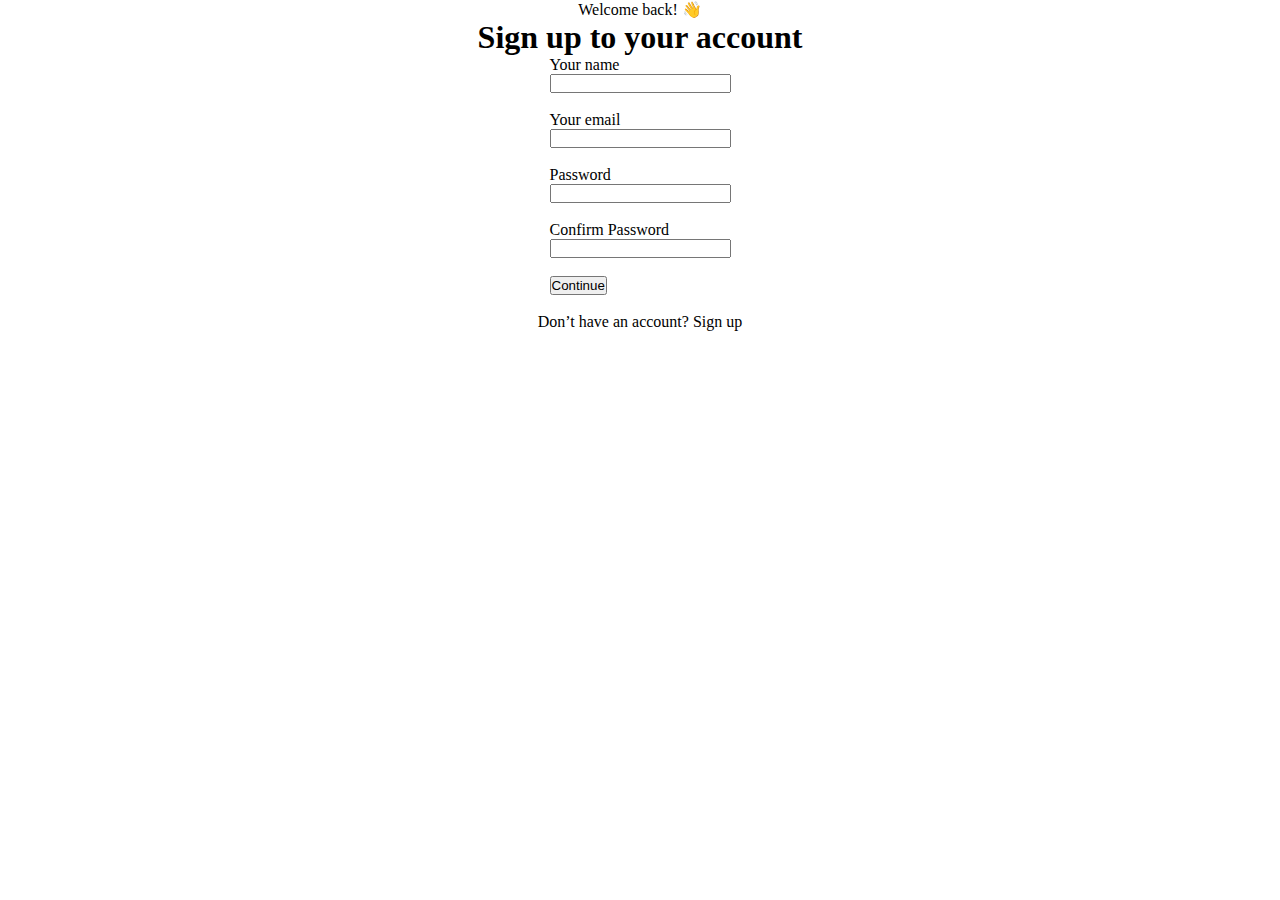
==== index.html @ d9f17fbf "Initial Commit" ====
<!DOCTYPE html>
<html lang="en">
<head>
    <meta charset="UTF-8">
    <meta name="viewport" content="width=device-width, initial-scale=1.0">
    <title>Sign Up</title>
    <link rel="stylesheet" href="./style.css">
</head>
<body>
    <div class="main-container">
        <span>Welcome back! 👋</span>
        <h1>Sign up to your account</h1>
        <form id="form-container">
           <div>
                <label for="name">Your name</label><br>
            <input type="text" id="name">
           </div><br>
           <div>
                <label for="email">Your email</label><br>
                <input type="email" id="email">
           </div><br>
           <div>
            <label for="password">Password</label><br>
            <input type="password" id="password">
           </div><br>
           <div>
            <label for="confirmPassword">Confirm Password</label><br>
            <input type="password" id="confirmPassword">
           </div><br>
           <button type="submit" id="continue-btn">Continue</button>
        </form>
        <br>
        <h2 id="msg" style="display:none">Error: All fields are mandatory!</h2>
        <p>Don’t have an account? Sign up</p>

    </div>
    
    <script src="./script.js"></script>
</body>
</html>
---- style.css ----
*{
    margin:0px;
    padding:0px;
    /* background-color: green; */
}

.main-container{
    display:flex;
    flex-direction:column;
    justify-content: center;
    align-items: center;
}
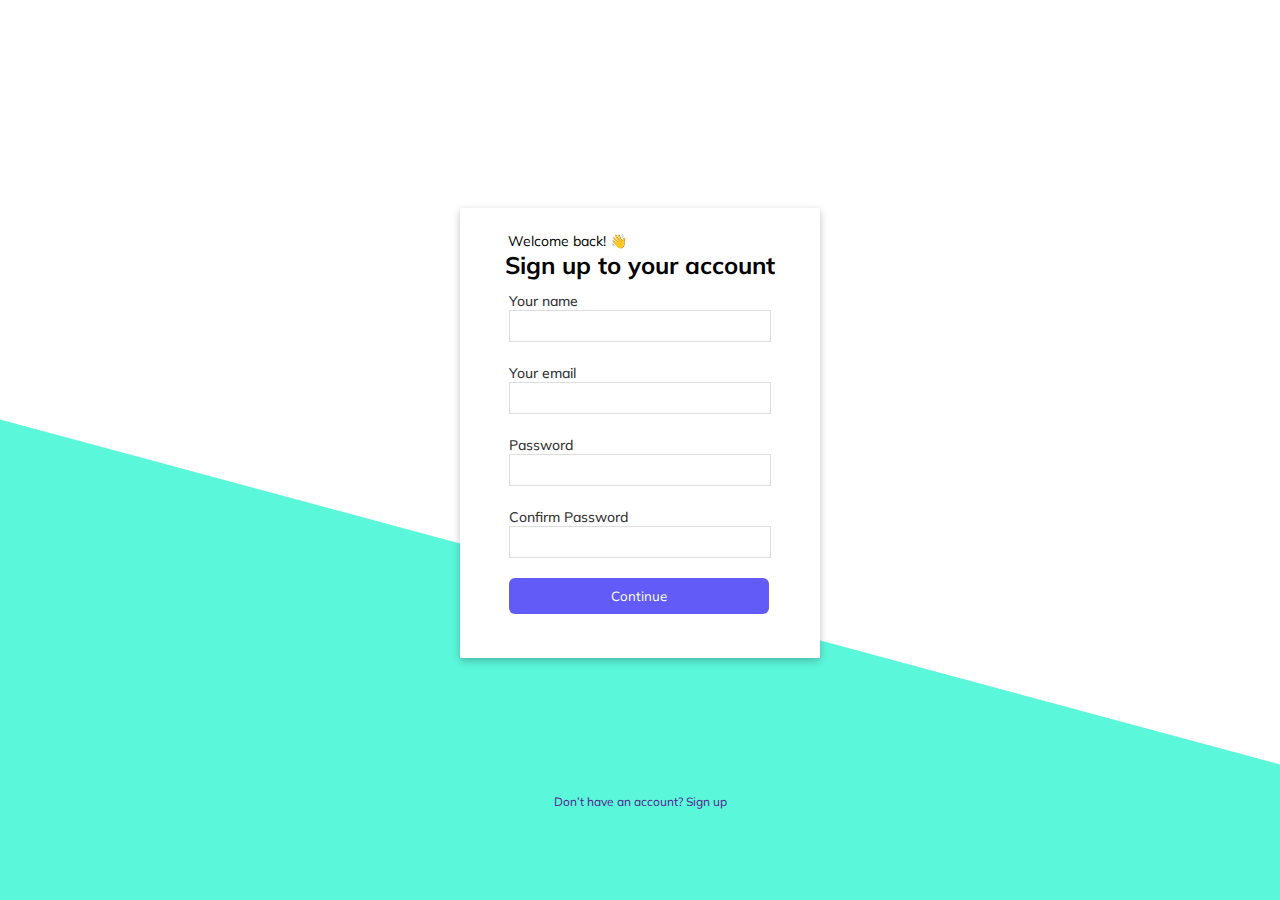
==== commit 5a83cab1: "update" ====
--- a/index.html
+++ b/index.html
@@ -3,36 +3,48 @@
 <head>
     <meta charset="UTF-8">
     <meta name="viewport" content="width=device-width, initial-scale=1.0">
-    <title>Sign Up</title>
+    <title>SignUp_Page</title>
     <link rel="stylesheet" href="./style.css">
+    <link rel="preconnect" href="https://fonts.googleapis.com">
+<link rel="preconnect" href="https://fonts.gstatic.com" crossorigin>
+<link href="https://fonts.googleapis.com/css2?family=Inter+Tight:wght@400;500;600;700&family=Mulish:wght@300;400;500;700&family=Roboto:wght@400;500;700&display=swap" rel="stylesheet">
 </head>
 <body>
-    <div class="main-container">
-        <span>Welcome back! 👋</span>
-        <h1>Sign up to your account</h1>
-        <form id="form-container">
-           <div>
-                <label for="name">Your name</label><br>
-            <input type="text" id="name">
-           </div><br>
-           <div>
-                <label for="email">Your email</label><br>
-                <input type="email" id="email">
-           </div><br>
-           <div>
-            <label for="password">Password</label><br>
-            <input type="password" id="password">
-           </div><br>
-           <div>
-            <label for="confirmPassword">Confirm Password</label><br>
-            <input type="password" id="confirmPassword">
-           </div><br>
-           <button type="submit" id="continue-btn">Continue</button>
-        </form>
-        <br>
-        <h2 id="msg" style="display:none">Error: All fields are mandatory!</h2>
-        <p>Don’t have an account? Sign up</p>
-
+    <div class="outer-container">
+        <div class="main-container">
+            <span id="welcome-msg">Welcome back! 👋</span>
+            <h1 id="heading">Sign up to your account</h1>
+            <form id="form-container">
+               <div>
+                    <label for="name">Your name</label><br>
+                <input type="text" id="name">
+               </div><br>
+               <div>
+                    <label for="email">Your email</label><br>
+                    <input type="email" id="email">
+               </div><br>
+               <div>
+                <label for="password">Password</label><br>
+                <input type="password" id="password">
+               </div><br>
+               <div>
+                <label for="confirmPassword">Confirm Password</label><br>
+                <input type="password" id="confirmPassword">
+               </div><br>
+               <button type="submit" id="continue-btn">Continue</button>
+            </form>
+            <br>
+            
+            <div class="messages">
+                <h2 id="errmsg1" style="display:none">Error: All fields are mandatory!</h2>
+            <h2 id="errmsg2" style="display:none">Error: OOPS! Password Not Matching</h2>
+            </div>
+        
+        </div>
+        <div class="signUptag">
+            <a href="" >Don’t have an account? Sign up</a>
+        </div>
+        
     </div>
     
     <script src="./script.js"></script>
--- a/style.css
+++ b/style.css
@@ -2,11 +2,109 @@
     margin:0px;
     padding:0px;
     /* background-color: green; */
+    font-family: 'Mulish', sans-serif;
+    /* background-image: url(b); */
+    /* background-color: #DEDEDE; */
+    
+      /* background-color: #DEDEDE; */
 }
 
+.outer-container{
+    display: flex;
+    flex-direction:column;
+    justify-content: center;
+    align-items: center;
+    position:relative;
+    /* top:100px; */
+    height:100vh;
+    background-image: url(./Background\ img\ 2.svg);
+    background-repeat: no-repeat;
+    object-fit: cover;
+    background-position: bottom;
+    width:100%;
+     /* background-color: #DEDEDE; */
+     row-gap: 15px;
+} 
+
 .main-container{
+    position:absolue;
     display:flex;
     flex-direction:column;
     justify-content: center;
     align-items: center;
-}+    box-shadow: rgba(0, 0, 0, 0.24) 0px 3px 8px;
+    
+    width:360px;
+    
+/* border:1px solid black; */
+height:450px;
+margin:auto;
+/* row-gap:15px; */
+background-color: white;
+}
+
+#welcome-msg{
+    align-self:flex-start ;
+  font-weight: 400;
+  padding-left: 48px;
+  font-size: 14px;
+}
+
+#heading{
+    align-self:center ;
+    font-size: 24px;
+    font-weight: 700;
+}
+
+#form-container{
+    align-self:center;
+    margin-top:10px;
+}
+
+input{
+    width:260px;
+    height:30px;
+    border : 1px solid #DEDEDE;
+}
+
+label{
+    font-size: 14px;
+    font-weight: 500;
+    color:#333333;
+    line-height: 17px;
+}
+
+#continue-btn{
+    width:260px;
+    height:36px;
+    color:white;
+    background-color: #625BF7;
+    border-radius: 6px;
+    border:none;
+}
+
+.messages{
+    color: #625BF7;
+font-size: 12px;
+font-weight: 700;
+line-height: 23px;
+letter-spacing: 0em;
+/* text-align: center; */
+
+}
+
+.signUptag{
+    top: -90px;
+    position: relative;
+    font-weight: 700;
+}
+
+a{
+text-align: center;
+font-size: 12px;
+font-weight: 400;
+line-height: 15px;
+letter-spacing: 0em;
+/* margin-top:10px; */
+text-decoration: none;
+}
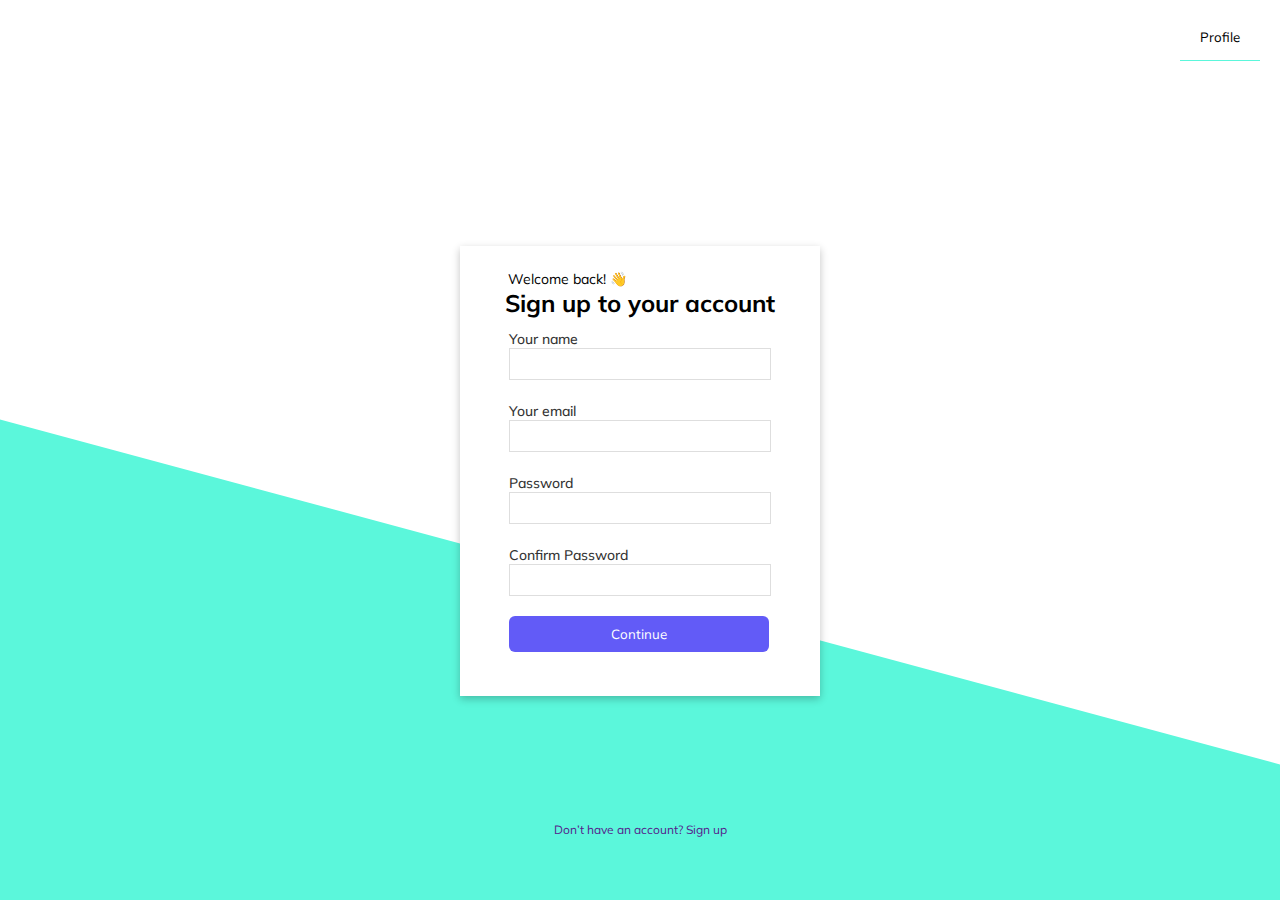
==== commit 4f51b4cc: "update" ====
--- a/index.html
+++ b/index.html
@@ -11,6 +11,10 @@
 </head>
 <body>
     <div class="outer-container">
+        <div class="navbar">       
+                <button id="profile-btn">Profile</a></button>         
+        </div>
+    
         <div class="main-container">
             <span id="welcome-msg">Welcome back! 👋</span>
             <h1 id="heading">Sign up to your account</h1>
@@ -47,6 +51,7 @@
         
     </div>
     
+    
     <script src="./script.js"></script>
 </body>
 </html>--- a/style.css
+++ b/style.css
@@ -1,110 +1,121 @@
-*{
-    margin:0px;
-    padding:0px;
-    /* background-color: green; */
-    font-family: 'Mulish', sans-serif;
-    /* background-image: url(b); */
-    /* background-color: #DEDEDE; */
-    
-      /* background-color: #DEDEDE; */
+* {
+  margin: 0px;
+  padding: 0px;
+  /* background-color: green; */
+  font-family: "Mulish", sans-serif;
 }
 
-.outer-container{
-    display: flex;
-    flex-direction:column;
-    justify-content: center;
-    align-items: center;
-    position:relative;
-    /* top:100px; */
-    height:100vh;
-    background-image: url(./Background\ img\ 2.svg);
-    background-repeat: no-repeat;
-    object-fit: cover;
-    background-position: bottom;
-    width:100%;
-     /* background-color: #DEDEDE; */
-     row-gap: 15px;
-} 
-
-.main-container{
-    position:absolue;
-    display:flex;
-    flex-direction:column;
-    justify-content: center;
-    align-items: center;
-    box-shadow: rgba(0, 0, 0, 0.24) 0px 3px 8px;
-    
-    width:360px;
-    
-/* border:1px solid black; */
-height:450px;
-margin:auto;
-/* row-gap:15px; */
-background-color: white;
+/* navbar section */
+.navbar {
+  border-bottom: 1px solid #5bf7db;
+  display: flex;
+  align-self: flex-end;
+  padding: 15px 20px;
+  height: 30px;
+  margin-right: 20px;
 }
 
-#welcome-msg{
-    align-self:flex-start ;
+#profile-btn {
+  display: flex;
+  cursor: pointer;
+  border: none;
+  background: transparent;
+  align-self: flex-end;
+}
+
+.outer-container {
+  display: flex;
+  flex-direction: column;
+  justify-content: center;
+  align-items: center;
+  position: relative;
+  /* top:100px; */
+  height: 100vh;
+  background-image: url(./Background\ img\ 2.svg);
+  background-repeat: no-repeat;
+  object-fit: cover;
+  background-position: bottom;
+  width: 100%;
+  /* background-color: #DEDEDE; */
+  row-gap: 15px;
+}
+
+.main-container {
+  position: absolue;
+  display: flex;
+  flex-direction: column;
+  justify-content: center;
+  align-items: center;
+  box-shadow: rgba(0, 0, 0, 0.24) 0px 3px 8px;
+  width: 360px;
+  /* border:1px solid black; */
+  height: 450px;
+  margin: auto;
+  /* row-gap:15px; */
+  background-color: white;
+}
+
+#welcome-msg {
+  align-self: flex-start;
   font-weight: 400;
   padding-left: 48px;
   font-size: 14px;
 }
 
-#heading{
-    align-self:center ;
-    font-size: 24px;
-    font-weight: 700;
+#heading {
+  align-self: center;
+  font-size: 24px;
+  font-weight: 700;
 }
 
-#form-container{
-    align-self:center;
-    margin-top:10px;
+/* form styling*/
+#form-container {
+  align-self: center;
+  margin-top: 10px;
 }
 
-input{
-    width:260px;
-    height:30px;
-    border : 1px solid #DEDEDE;
+input {
+  width: 260px;
+  height: 30px;
+  border: 1px solid #dedede;
 }
 
-label{
-    font-size: 14px;
-    font-weight: 500;
-    color:#333333;
-    line-height: 17px;
+label {
+  font-size: 14px;
+  font-weight: 500;
+  color: #333333;
+  line-height: 17px;
 }
 
-#continue-btn{
-    width:260px;
-    height:36px;
-    color:white;
-    background-color: #625BF7;
-    border-radius: 6px;
-    border:none;
+#continue-btn {
+  width: 260px;
+  height: 36px;
+  color: white;
+  background-color: #625bf7;
+  border-radius: 6px;
+  border: none;
 }
 
-.messages{
-    color: #625BF7;
-font-size: 12px;
-font-weight: 700;
-line-height: 23px;
-letter-spacing: 0em;
-/* text-align: center; */
-
+.messages {
+  color: #625bf7;
+  font-size: 12px;
+  font-weight: 700;
+  line-height: 23px;
+  letter-spacing: 0em;
+  /* text-align: center; */
 }
 
-.signUptag{
-    top: -90px;
-    position: relative;
-    font-weight: 700;
+.signUptag {
+  top: -62px;
+  position: relative;
+  font-weight: 700;
 }
 
 a{
-text-align: center;
-font-size: 12px;
-font-weight: 400;
-line-height: 15px;
-letter-spacing: 0em;
-/* margin-top:10px; */
-text-decoration: none;
+  text-align: center;
+  font-size: 12px;
+  font-weight: 400;
+  line-height: 15px;
+  letter-spacing: 0em;
+  text-decoration: none;
 }
